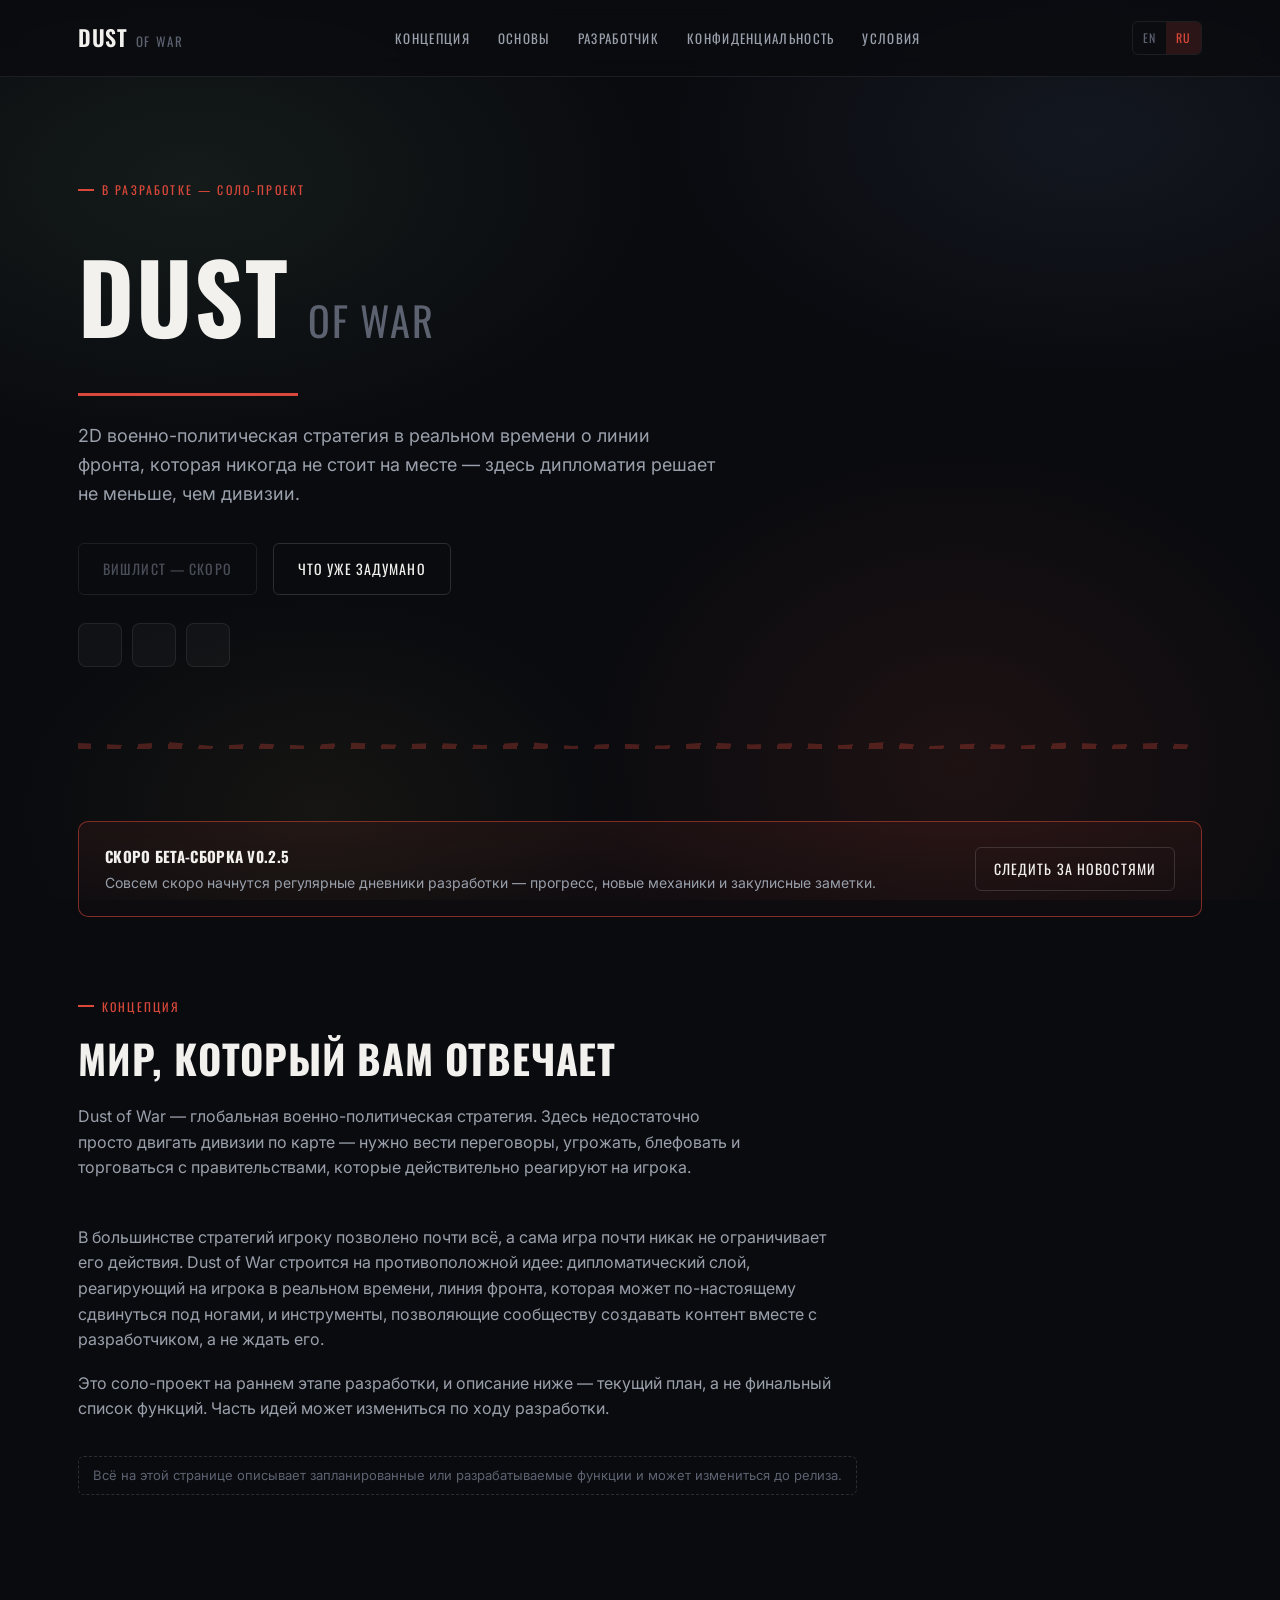
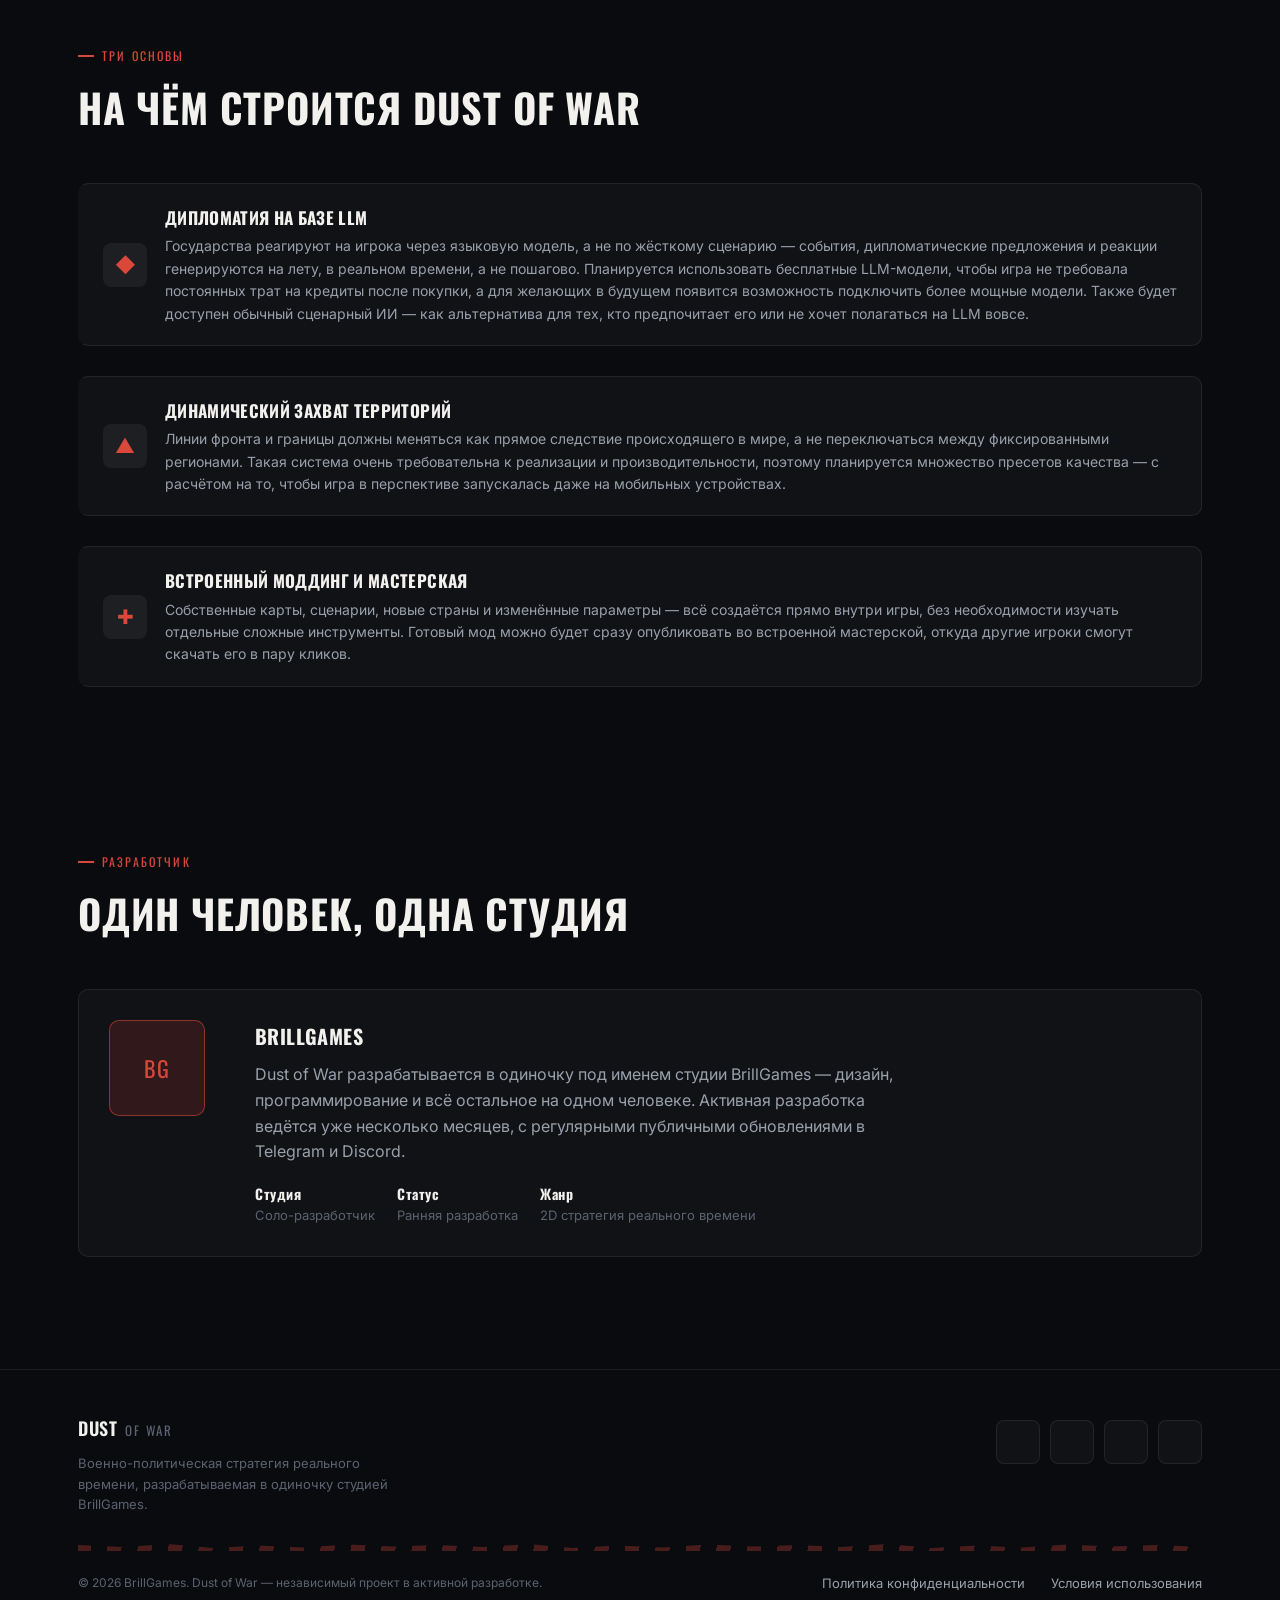
==== ru/index.html @ 777125b5 "First commit" ====
<!doctype html>
<html lang="ru">
<head>
<meta charset="utf-8">
<title>Dust of War — военно-политическая стратегия в реальном времени</title>
<meta name="description" content="Dust of War — военно-политическая стратегия в реальном времени с дипломатией на базе LLM, динамическим захватом территорий и встроенным моддингом. Разработчик — BrillGames.">
<meta name="viewport" content="width=device-width, initial-scale=1">
<link rel="preconnect" href="https://fonts.googleapis.com">
<link rel="preconnect" href="https://fonts.gstatic.com" crossorigin>
<link href="https://fonts.googleapis.com/css2?family=Oswald:wght@400;500;600;700&family=Inter:wght@400;500;600&display=swap" rel="stylesheet">
<link rel="stylesheet" href="../css/style.css">
</head>
<body>
<div class="bg-theatre" aria-hidden="true"></div>

<header class="site-header">
  <div class="wrap">
    <a href="index.html" class="brand">
      <span class="brand-main">DUST</span>
      <span class="brand-sub">OF WAR</span>
    </a>
    <nav class="main-nav">
      <a href="index.html#concept">Концепция</a>
      <a href="index.html#pillars">Основы</a>
      <a href="index.html#developer">Разработчик</a>
      <a href="privacy.html">Конфиденциальность</a>
      <a href="terms.html">Условия</a>
    </nav>
    <div style="display:flex; align-items:center; gap:14px;">
      <div class="lang-toggle">
        <a href="../index.html">EN</a>
        <a href="index.html" class="active">RU</a>
      </div>
      <button class="nav-toggle-btn" aria-label="Открыть меню" aria-expanded="false">☰</button>
    </div>
  </div>
</header>

<main>
  <!-- ---------------------------- HERO ---------------------------- -->
  <section class="hero">
    <div class="wrap">
      <div class="eyebrow">В разработке — соло-проект</div>
      <h1 class="hero-title">DUST<span class="dim">OF WAR</span></h1>
      <div class="hero-underline"></div>
      <p class="hero-sub">2D военно-политическая стратегия в реальном времени о линии фронта, которая никогда не стоит на месте — здесь дипломатия решает не меньше, чем дивизии.</p>
      <div class="hero-cta-row">
        <a href="#" class="btn btn-disabled" aria-disabled="true">Вишлист — скоро</a>
        <a href="#pillars" class="btn btn-ghost">Что уже задумано</a>
      </div>
      <div class="social-row" style="margin-top:28px;">
        <a class="social-icon" href="https://www.youtube.com/@BrillGamesss" target="_blank" rel="noopener" aria-label="YouTube">
          <img src="../assets/icons/youtube.png" alt="" onerror="this.parentElement.classList.add('placeholder'); this.remove(); this.parentElement.textContent='YT';">
        </a>
        <a class="social-icon" href="https://discord.gg/ywq4z9wzdn" target="_blank" rel="noopener" aria-label="Discord">
          <img src="../assets/icons/discord.png" alt="" onerror="this.parentElement.classList.add('placeholder'); this.remove(); this.parentElement.textContent='DS';">
        </a>
        <a class="social-icon" href="https://t.me/brill_gamedev" target="_blank" rel="noopener" aria-label="Telegram">
          <img src="../assets/icons/telegram.png" alt="" onerror="this.parentElement.classList.add('placeholder'); this.remove(); this.parentElement.textContent='TG';">
        </a>
      </div>
    </div>
  </section>

  <div class="wrap"><div class="frontline"></div></div>

  <!-- ---------------------------- NEWS ---------------------------- -->
  <section class="section" style="padding-bottom:0;">
    <div class="wrap">
      <div class="news-card">
        <div>
          <h4>Скоро бета-сборка v0.2.5</h4>
          <p>Совсем скоро начнутся регулярные дневники разработки — прогресс, новые механики и закулисные заметки.</p>
        </div>
        <a href="https://t.me/brill_gamedev" target="_blank" rel="noopener" class="btn btn-ghost" style="padding:10px 18px;">Следить за новостями</a>
      </div>
    </div>
  </section>

  <!-- ---------------------------- CONCEPT ---------------------------- -->
  <section class="section" id="concept">
    <div class="wrap">
      <div class="section-head">
        <div class="eyebrow">Концепция</div>
        <h2>Мир, который вам отвечает</h2>
        <p>Dust of War — глобальная военно-политическая стратегия. Здесь недостаточно просто двигать дивизии по карте — нужно вести переговоры, угрожать, блефовать и торговаться с правительствами, которые действительно реагируют на игрока.</p>
      </div>
      <div class="copy-block">
        <p>В большинстве стратегий игроку позволено почти всё, а сама игра почти никак не ограничивает его действия. Dust of War строится на противоположной идее: дипломатический слой, реагирующий на игрока в реальном времени, линия фронта, которая может по-настоящему сдвинуться под ногами, и инструменты, позволяющие сообществу создавать контент вместе с разработчиком, а не ждать его.</p>
        <p>Это соло-проект на раннем этапе разработки, и описание ниже — текущий план, а не финальный список функций. Часть идей может измениться по ходу разработки.</p>
      </div>
      <div class="wip-note">Всё на этой странице описывает запланированные или разрабатываемые функции и может измениться до релиза.</div>
    </div>
  </section>

  <!-- ---------------------------- PILLARS ---------------------------- -->
  <section class="section" id="pillars">
    <div class="wrap">
      <div class="section-head">
        <div class="eyebrow">Три основы</div>
        <h2>На чём строится Dust of War</h2>
      </div>

      <div class="features-grid">

        <div class="menu-card">
          <div class="menu-icon">◆</div>
          <div class="menu-text">
            <h3>Дипломатия на базе LLM</h3>
            <p>Государства реагируют на игрока через языковую модель, а не по жёсткому сценарию — события, дипломатические предложения и реакции генерируются на лету, в реальном времени, а не пошагово. Планируется использовать бесплатные LLM-модели, чтобы игра не требовала постоянных трат на кредиты после покупки, а для желающих в будущем появится возможность подключить более мощные модели. Также будет доступен обычный сценарный ИИ — как альтернатива для тех, кто предпочитает его или не хочет полагаться на LLM вовсе.</p>
          </div>
        </div>

        <div class="menu-card">
          <div class="menu-icon">▲</div>
          <div class="menu-text">
            <h3>Динамический захват территорий</h3>
            <p>Линии фронта и границы должны меняться как прямое следствие происходящего в мире, а не переключаться между фиксированными регионами. Такая система очень требовательна к реализации и производительности, поэтому планируется множество пресетов качества — с расчётом на то, чтобы игра в перспективе запускалась даже на мобильных устройствах.</p>
          </div>
        </div>

        <div class="menu-card">
          <div class="menu-icon">✚</div>
          <div class="menu-text">
            <h3>Встроенный моддинг и мастерская</h3>
            <p>Собственные карты, сценарии, новые страны и изменённые параметры — всё создаётся прямо внутри игры, без необходимости изучать отдельные сложные инструменты. Готовый мод можно будет сразу опубликовать во встроенной мастерской, откуда другие игроки смогут скачать его в пару кликов.</p>
          </div>
        </div>

      </div>
    </div>
  </section>

  <!-- ---------------------------- DEVELOPER ---------------------------- -->
  <section class="section" id="developer">
    <div class="wrap">
      <div class="section-head">
        <div class="eyebrow">Разработчик</div>
        <h2>Один человек, одна студия</h2>
      </div>
      <div class="dev-panel">
        <div class="dev-mark">BG</div>
        <div>
          <h3>BrillGames</h3>
          <p>Dust of War разрабатывается в одиночку под именем студии BrillGames — дизайн, программирование и всё остальное на одном человеке. Активная разработка ведётся уже несколько месяцев, с регулярными публичными обновлениями в Telegram и Discord.</p>
          <div class="dev-meta">
            <div><strong>Студия</strong>Соло-разработчик</div>
            <div><strong>Статус</strong>Ранняя разработка</div>
            <div><strong>Жанр</strong>2D стратегия реального времени</div>
          </div>
        </div>
      </div>
    </div>
  </section>
</main>

<footer class="site-footer">
  <div class="wrap">
    <div class="footer-top">
      <div>
        <div class="brand" style="margin-bottom:10px;">
          <span class="brand-main" style="font-size:18px;">DUST</span>
          <span class="brand-sub">OF WAR</span>
        </div>
        <p style="color:var(--text-faint); font-size:13px; max-width:340px; margin:0;">Военно-политическая стратегия реального времени, разрабатываемая в одиночку студией BrillGames.</p>
      </div>
      <div class="social-row">
        <a class="social-icon" href="https://www.youtube.com/@BrillGamesss" target="_blank" rel="noopener" aria-label="YouTube">
          <img src="../assets/icons/youtube.png" alt="" onerror="this.parentElement.classList.add('placeholder'); this.remove(); this.parentElement.textContent='YT';">
        </a>
        <a class="social-icon" href="https://discord.gg/ywq4z9wzdn" target="_blank" rel="noopener" aria-label="Discord">
          <img src="../assets/icons/discord.png" alt="" onerror="this.parentElement.classList.add('placeholder'); this.remove(); this.parentElement.textContent='DS';">
        </a>
        <a class="social-icon" href="https://t.me/brill_gamedev" target="_blank" rel="noopener" aria-label="Telegram">
          <img src="../assets/icons/telegram.png" alt="" onerror="this.parentElement.classList.add('placeholder'); this.remove(); this.parentElement.textContent='TG';">
        </a>
        <a class="social-icon btn-disabled" href="#" aria-disabled="true" aria-label="Вишлист — скоро">
          <img src="../assets/icons/wishlist.png" alt="" onerror="this.parentElement.classList.add('placeholder'); this.remove(); this.parentElement.textContent='WL';">
        </a>
      </div>
    </div>
    <div class="frontline" style="margin-bottom:22px;"></div>
    <div class="footer-bottom">
      <div>© <span data-year></span> BrillGames. Dust of War — независимый проект в активной разработке.</div>
      <div class="footer-links">
        <a href="privacy.html">Политика конфиденциальности</a>
        <a href="terms.html">Условия использования</a>
      </div>
    </div>
  </div>
</footer>

<script src="../js/main.js"></script>
</body>
</html>
---- css/style.css ----
/* =========================================================
   DUST OF WAR — site stylesheet
   Design tokens derived from the in-game main menu:
   near-black backgrounds, a single red-orange accent,
   condensed display type for headings, quiet Inter body text.
   ========================================================= */

:root{
  --bg:            #0a0b0f;
  --bg-elevated:   #101219;
  --bg-panel:      rgba(255,255,255,0.03);
  --border:        rgba(255,255,255,0.08);
  --border-strong: rgba(255,255,255,0.14);
  --accent:        #d9483a;
  --accent-dim:    rgba(217,72,58,0.16);
  --accent-line:   rgba(217,72,58,0.55);
  --text:          #f2f1ee;
  --text-muted:    #9aa0ab;
  --text-faint:    #5c6270;
  --locked:        #4a4e58;
  --radius:        10px;
  --maxw:          1180px;
  --font-display:  'Oswald', 'Arial Narrow', sans-serif;
  --font-body:     'Inter', -apple-system, BlinkMacSystemFont, 'Segoe UI', sans-serif;
}

*{ box-sizing:border-box; }
html{ scroll-behavior:smooth; }
body{
  margin:0;
  background:var(--bg);
  color:var(--text);
  font-family:var(--font-body);
  font-size:16px;
  line-height:1.6;
  -webkit-font-smoothing:antialiased;
}

/* Ambient background: faint drifting territory blobs, echoing the
   dynamic-territory-capture mechanic. Pure CSS, no imagery required. */
.bg-theatre{
  position:fixed; inset:0; z-index:-1; overflow:hidden;
  background:
    radial-gradient(ellipse 60% 50% at 15% 20%, rgba(60,90,70,0.20), transparent 60%),
    radial-gradient(ellipse 55% 45% at 85% 15%, rgba(60,80,110,0.18), transparent 60%),
    radial-gradient(ellipse 50% 60% at 75% 85%, rgba(150,60,40,0.14), transparent 60%),
    radial-gradient(ellipse 40% 40% at 25% 90%, rgba(90,80,40,0.14), transparent 60%),
    var(--bg);
  animation:driftTheatre 40s ease-in-out infinite alternate;
}
@keyframes driftTheatre{
  0%{ filter:hue-rotate(0deg) brightness(1); }
  100%{ filter:hue-rotate(-8deg) brightness(1.05); }
}
@media (prefers-reduced-motion: reduce){
  .bg-theatre{ animation:none; }
}

a{ color:inherit; text-decoration:none; }
img{ max-width:100%; display:block; }
ul{ margin:0; padding:0; }
h1,h2,h3,h4{ font-family:var(--font-display); text-transform:uppercase; margin:0; letter-spacing:0.02em; }

.wrap{ max-width:var(--maxw); margin:0 auto; padding:0 28px; }
.eyebrow{
  display:inline-flex; align-items:center; gap:8px;
  font-family:var(--font-display); font-size:12px; letter-spacing:0.18em;
  text-transform:uppercase; color:var(--accent);
}
.eyebrow::before{ content:''; width:16px; height:2px; background:var(--accent); display:inline-block; }

/* -------- frontline divider (signature structural device) --------
   A jagged animated line, standing in for a shifting battle front.
   Used wherever a section needs separation instead of a plain rule. */
.frontline{
  height:10px; width:100%; margin:0;
  background-image:
    repeating-linear-gradient(100deg,
      var(--accent-line) 0 14px,
      transparent 14px 30px);
  clip-path:polygon(0% 40%,4% 60%,8% 30%,12% 70%,16% 45%,20% 65%,24% 35%,28% 55%,
                     32% 40%,36% 60%,40% 30%,44% 70%,48% 45%,52% 65%,56% 35%,60% 55%,
                     64% 40%,68% 60%,72% 30%,76% 70%,80% 45%,84% 65%,88% 35%,92% 55%,
                     96% 40%,100% 60%,100% 100%,0% 100%);
  opacity:0.55;
  animation:frontlineShift 6s linear infinite;
}
@keyframes frontlineShift{
  from{ background-position:0 0; }
  to{ background-position:88px 0; }
}
@media (prefers-reduced-motion: reduce){ .frontline{ animation:none; } }

/* -------------------------- header -------------------------- */
.site-header{
  position:sticky; top:0; z-index:40;
  background:rgba(10,11,15,0.82);
  backdrop-filter:blur(10px);
  border-bottom:1px solid var(--border);
}
.site-header .wrap{
  display:flex; align-items:center; justify-content:space-between;
  height:76px;
}
.brand{ display:flex; align-items:baseline; gap:8px; }
.brand-main{ font-family:var(--font-display); font-weight:600; font-size:22px; letter-spacing:0.03em; }
.brand-sub{ font-family:var(--font-display); font-weight:400; font-size:13px; color:var(--text-faint); letter-spacing:0.14em; }

.main-nav{ display:flex; align-items:center; gap:28px; }
.main-nav a{
  font-family:var(--font-display); font-size:13px; letter-spacing:0.1em;
  text-transform:uppercase; color:var(--text-muted); transition:color .15s ease;
}
.main-nav a:hover, .main-nav a.active{ color:var(--text); }

.lang-toggle{
  display:flex; border:1px solid var(--border); border-radius:6px; overflow:hidden;
}
.lang-toggle a{
  padding:6px 10px; font-family:var(--font-display); font-size:12px; letter-spacing:0.08em;
  color:var(--text-faint);
}
.lang-toggle a.active{ background:var(--accent-dim); color:var(--accent); }
.lang-toggle a:not(.active):hover{ color:var(--text); }

.nav-toggle-btn{ display:none; }

/* -------------------------- hero -------------------------- */
.hero{ padding:96px 0 72px; position:relative; }
.hero-title{ font-size:clamp(48px,9vw,96px); font-weight:700; display:flex; flex-wrap:wrap; align-items:baseline; gap:18px; margin-top:18px; }
.hero-title .dim{ color:var(--text-faint); font-weight:400; font-size:0.42em; line-height:1.1; }
.hero-underline{ height:3px; width:220px; background:var(--accent); margin:22px 0 26px; }
.hero-sub{ max-width:640px; color:var(--text-muted); font-size:18px; }

.hero-cta-row{ display:flex; flex-wrap:wrap; align-items:center; gap:16px; margin-top:34px; }

.btn{
  display:inline-flex; align-items:center; gap:10px;
  font-family:var(--font-display); font-size:14px; letter-spacing:0.08em; text-transform:uppercase;
  padding:14px 24px; border-radius:6px; border:1px solid transparent; cursor:pointer;
  transition:transform .15s ease, border-color .15s ease, background .15s ease;
}
.btn-primary{ background:var(--accent); color:#0a0b0f; }
.btn-primary:hover{ transform:translateY(-1px); background:#e35b4d; }
.btn-ghost{ border-color:var(--border-strong); color:var(--text); }
.btn-ghost:hover{ border-color:var(--accent-line); color:var(--accent); }
.btn-disabled{
  border-color:var(--border); color:var(--locked); cursor:not-allowed; pointer-events:none;
}

.social-row{ display:flex; gap:10px; margin-top:6px; }
.social-icon{
  width:44px; height:44px; border-radius:8px; border:1px solid var(--border);
  display:flex; align-items:center; justify-content:center; background:var(--bg-panel);
  transition:border-color .15s ease, transform .15s ease;
}
.social-icon img, .social-icon svg{ width:20px; height:20px; }
.social-icon:hover{ border-color:var(--accent-line); transform:translateY(-2px); }
.social-icon.placeholder{ color:var(--text-faint); font-family:var(--font-display); font-size:10px; text-align:center; line-height:1.2; }

/* -------------------------- sections -------------------------- */
.section{ padding:72px 0; }
.section-head{ max-width:680px; margin-bottom:44px; }
.section-head h2{ font-size:clamp(28px,4vw,40px); margin-top:10px; }
.section-head p{ color:var(--text-muted); margin-top:14px; font-size:16px; }

.wip-note{
  display:inline-block; margin-top:16px; padding:8px 14px; border:1px dashed var(--border-strong);
  border-radius:6px; color:var(--text-faint); font-size:13px;
}

/* concept copy block */
.copy-block{ max-width:760px; color:var(--text-muted); font-size:16px; }
.copy-block p{ margin:0 0 18px; }
.copy-block strong{ color:var(--text); font-weight:600; }

/* -------------------------- menu-style cards --------------------------
   Deliberately reuses the game's own main-menu button language:
   dark rounded rows, icon slot, title + subtitle, chevron / lock affordance. */
.menu-card{
  display:flex; align-items:center; gap:18px;
  background:var(--bg-panel); border:1px solid var(--border); border-radius:var(--radius);
  padding:20px 22px; margin-bottom:14px;
  border-left:3px solid transparent;
  transition:border-color .15s ease, background .15s ease, transform .15s ease;
}
.menu-card:hover{ border-left-color:var(--accent); background:rgba(255,255,255,0.045); transform:translateX(2px); }
.menu-icon{
  width:44px; height:44px; flex:none; border-radius:8px; background:rgba(255,255,255,0.05);
  display:flex; align-items:center; justify-content:center; font-size:20px; color:var(--accent);
}
.menu-text h3{ font-size:17px; letter-spacing:0.02em; }
.menu-text p{ margin:4px 0 0; color:var(--text-muted); font-size:14px; text-transform:none; letter-spacing:normal; font-family:var(--font-body); }
.menu-chevron{ margin-left:auto; color:var(--text-faint); font-size:18px; }

.features-grid{ display:grid; gap:16px; }

/* -------------------------- developer -------------------------- */
.dev-panel{
  display:grid; grid-template-columns:120px 1fr; gap:26px; align-items:start;
  background:var(--bg-panel); border:1px solid var(--border); border-radius:var(--radius);
  padding:30px;
}
.dev-mark{
  width:96px; height:96px; border-radius:10px; background:var(--accent-dim);
  border:1px solid var(--accent-line); display:flex; align-items:center; justify-content:center;
  font-family:var(--font-display); font-size:22px; color:var(--accent); letter-spacing:0.05em;
}
.dev-panel h3{ font-size:20px; }
.dev-panel p{ color:var(--text-muted); margin:10px 0 0; max-width:640px; }
.dev-meta{ display:flex; gap:22px; margin-top:18px; flex-wrap:wrap; }
.dev-meta div{ font-size:13px; color:var(--text-faint); }
.dev-meta strong{ display:block; color:var(--text); font-family:var(--font-display); font-size:14px; letter-spacing:0.04em; }

/* -------------------------- news strip -------------------------- */
.news-card{
  display:flex; align-items:center; justify-content:space-between; gap:20px; flex-wrap:wrap;
  background:linear-gradient(180deg, rgba(217,72,58,0.08), rgba(217,72,58,0.02));
  border:1px solid var(--accent-line); border-radius:var(--radius); padding:22px 26px;
}
.news-card h4{ font-size:15px; margin-bottom:4px; }
.news-card p{ margin:0; color:var(--text-muted); font-size:14px; }

/* -------------------------- footer -------------------------- */
.site-footer{ border-top:1px solid var(--border); padding:44px 0 32px; margin-top:40px; }
.footer-top{ display:flex; justify-content:space-between; gap:24px; flex-wrap:wrap; margin-bottom:26px; }
.footer-links{ display:flex; gap:26px; flex-wrap:wrap; }
.footer-links a{ font-size:13px; color:var(--text-muted); }
.footer-links a:hover{ color:var(--text); }
.footer-bottom{ display:flex; justify-content:space-between; gap:12px; flex-wrap:wrap; color:var(--text-faint); font-size:12px; }

/* -------------------------- legal pages -------------------------- */
.legal-page .wrap{ max-width:820px; }
.legal-hero{ padding:64px 0 24px; }
.legal-hero h1{ font-size:clamp(30px,5vw,44px); }
.legal-updated{ color:var(--text-faint); font-size:13px; margin-top:10px; }
.legal-notice{
  margin:22px 0 8px; padding:16px 18px; border:1px solid var(--border-strong); border-radius:8px;
  background:var(--bg-panel); color:var(--text-muted); font-size:14px; line-height:1.6;
}
.legal-body{ padding:20px 0 80px; color:var(--text-muted); font-size:15.5px; }
.legal-body h2{
  font-size:20px; color:var(--text); margin-top:44px; margin-bottom:14px;
  padding-bottom:10px; border-bottom:1px solid var(--border);
}
.legal-body h2 span{ color:var(--accent); font-family:var(--font-body); font-weight:600; margin-right:8px; }
.legal-body h3{ font-size:15px; color:var(--text); text-transform:none; margin-top:22px; margin-bottom:8px; font-family:var(--font-body); font-weight:600; }
.legal-body p{ margin:0 0 14px; }
.legal-body ul{ margin:0 0 14px; padding-left:20px; }
.legal-body li{ margin-bottom:8px; }
.legal-body a{ color:var(--accent); text-decoration:underline; text-underline-offset:3px; }
.legal-toc{ margin:26px 0 0; padding:18px 20px; background:var(--bg-panel); border:1px solid var(--border); border-radius:8px; }
.legal-toc strong{ display:block; color:var(--text); font-family:var(--font-display); letter-spacing:0.08em; font-size:12px; text-transform:uppercase; margin-bottom:10px; }
.legal-toc ol{ padding-left:18px; margin:0; columns:2; column-gap:24px; }
.legal-toc li{ margin-bottom:6px; font-size:13.5px; }
.legal-toc a{ color:var(--text-muted); }
.legal-toc a:hover{ color:var(--accent); }

/* -------------------------- responsive -------------------------- */
@media (max-width:860px){
  .dev-panel{ grid-template-columns:1fr; }
  .dev-mark{ width:72px; height:72px; }
  .legal-toc ol{ columns:1; }
}

@media (max-width:760px){
  .main-nav{
    position:fixed; inset:76px 0 0 0; background:var(--bg);
    flex-direction:column; align-items:flex-start; padding:28px;
    gap:22px; transform:translateX(100%); transition:transform .2s ease;
    border-top:1px solid var(--border);
  }
  .main-nav.open{ transform:translateX(0); }
  .main-nav a{ font-size:16px; }
  .nav-toggle-btn{
    display:flex; align-items:center; justify-content:center;
    width:40px; height:40px; border:1px solid var(--border); border-radius:6px; background:none; color:var(--text);
    font-size:18px; cursor:pointer;
  }
  .hero{ padding:64px 0 48px; }
  .section{ padding:52px 0; }
}
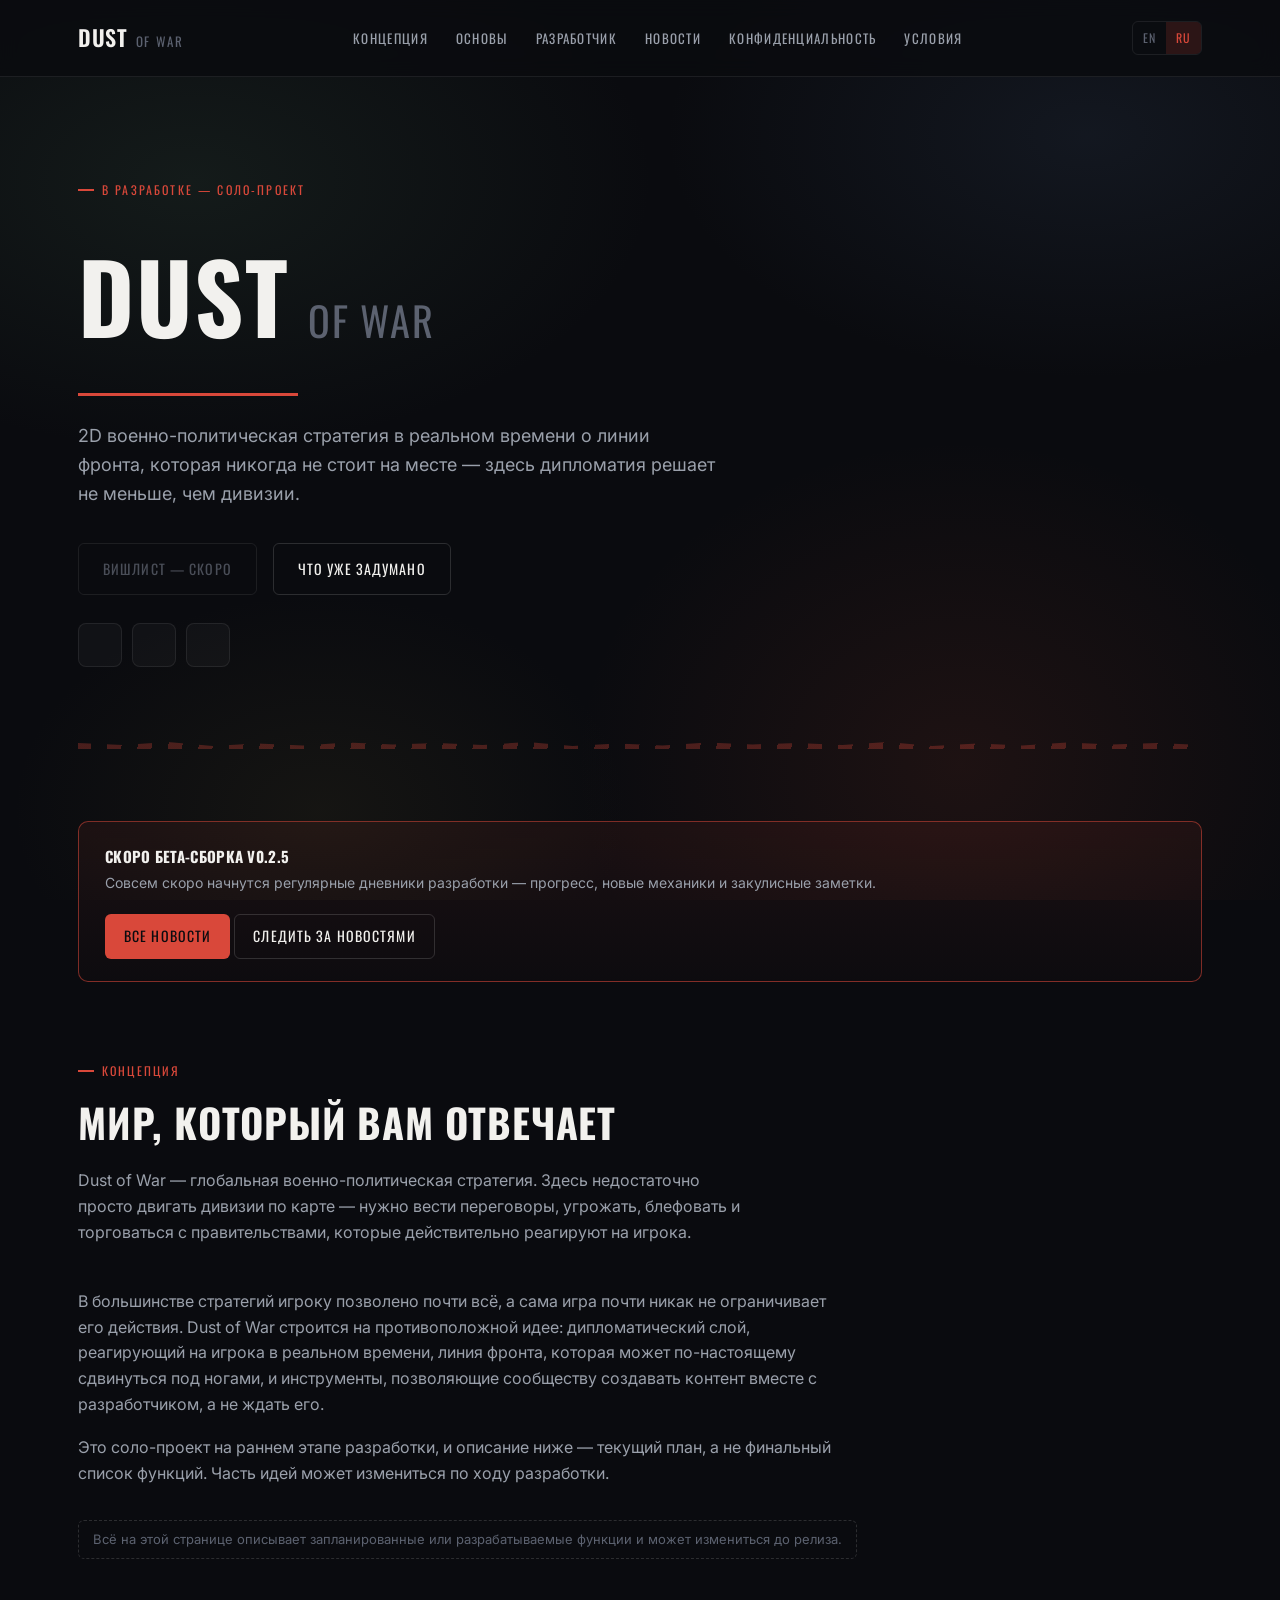
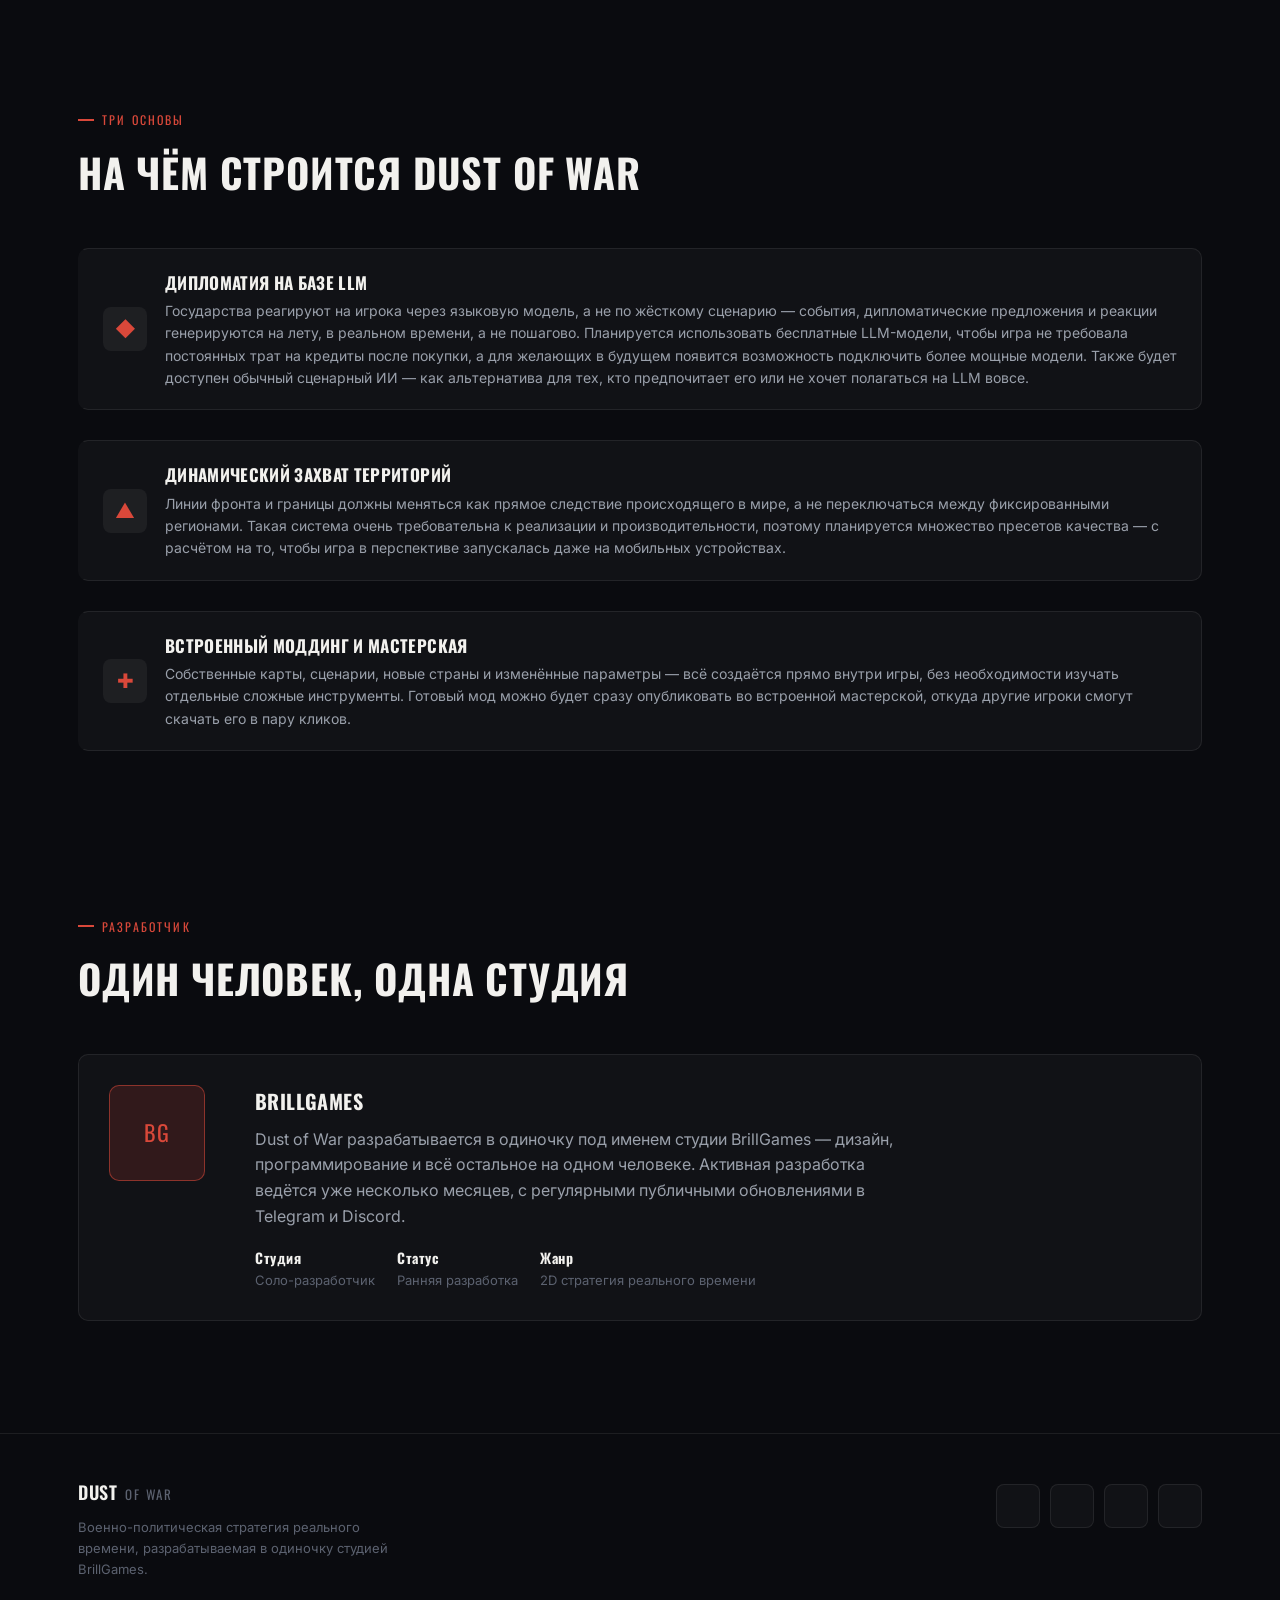
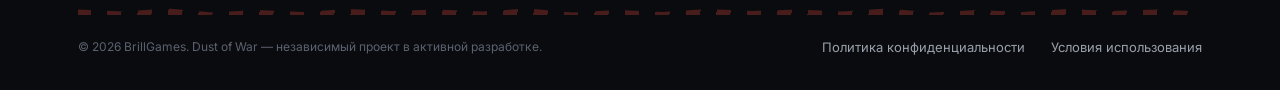
==== commit 6de9732d: "Add News section, news pages and mobile layout fixes" ====
--- a/ru/index.html
+++ b/ru/index.html
@@ -23,10 +23,11 @@
       <a href="index.html#concept">Концепция</a>
       <a href="index.html#pillars">Основы</a>
       <a href="index.html#developer">Разработчик</a>
+      <a href="news.html">Новости</a>
       <a href="privacy.html">Конфиденциальность</a>
       <a href="terms.html">Условия</a>
     </nav>
-    <div style="display:flex; align-items:center; gap:14px;">
+    <div class="header-actions">
       <div class="lang-toggle">
         <a href="../index.html">EN</a>
         <a href="index.html" class="active">RU</a>
@@ -67,12 +68,15 @@
   <!-- ---------------------------- NEWS ---------------------------- -->
   <section class="section" style="padding-bottom:0;">
     <div class="wrap">
-      <div class="news-card">
+      <div class="news-card" data-latest-news>
         <div>
-          <h4>Скоро бета-сборка v0.2.5</h4>
+          <h4><a href="news.html" data-latest-link>Скоро бета-сборка v0.2.5</a></h4>
           <p>Совсем скоро начнутся регулярные дневники разработки — прогресс, новые механики и закулисные заметки.</p>
         </div>
-        <a href="https://t.me/brill_gamedev" target="_blank" rel="noopener" class="btn btn-ghost" style="padding:10px 18px;">Следить за новостями</a>
+        <div class="news-card-actions">
+          <a href="news.html" class="btn btn-primary" style="padding:10px 18px;">Все новости</a>
+          <a href="https://t.me/brill_gamedev" target="_blank" rel="noopener" class="btn btn-ghost" style="padding:10px 18px;">Следить за новостями</a>
+        </div>
       </div>
     </div>
   </section>
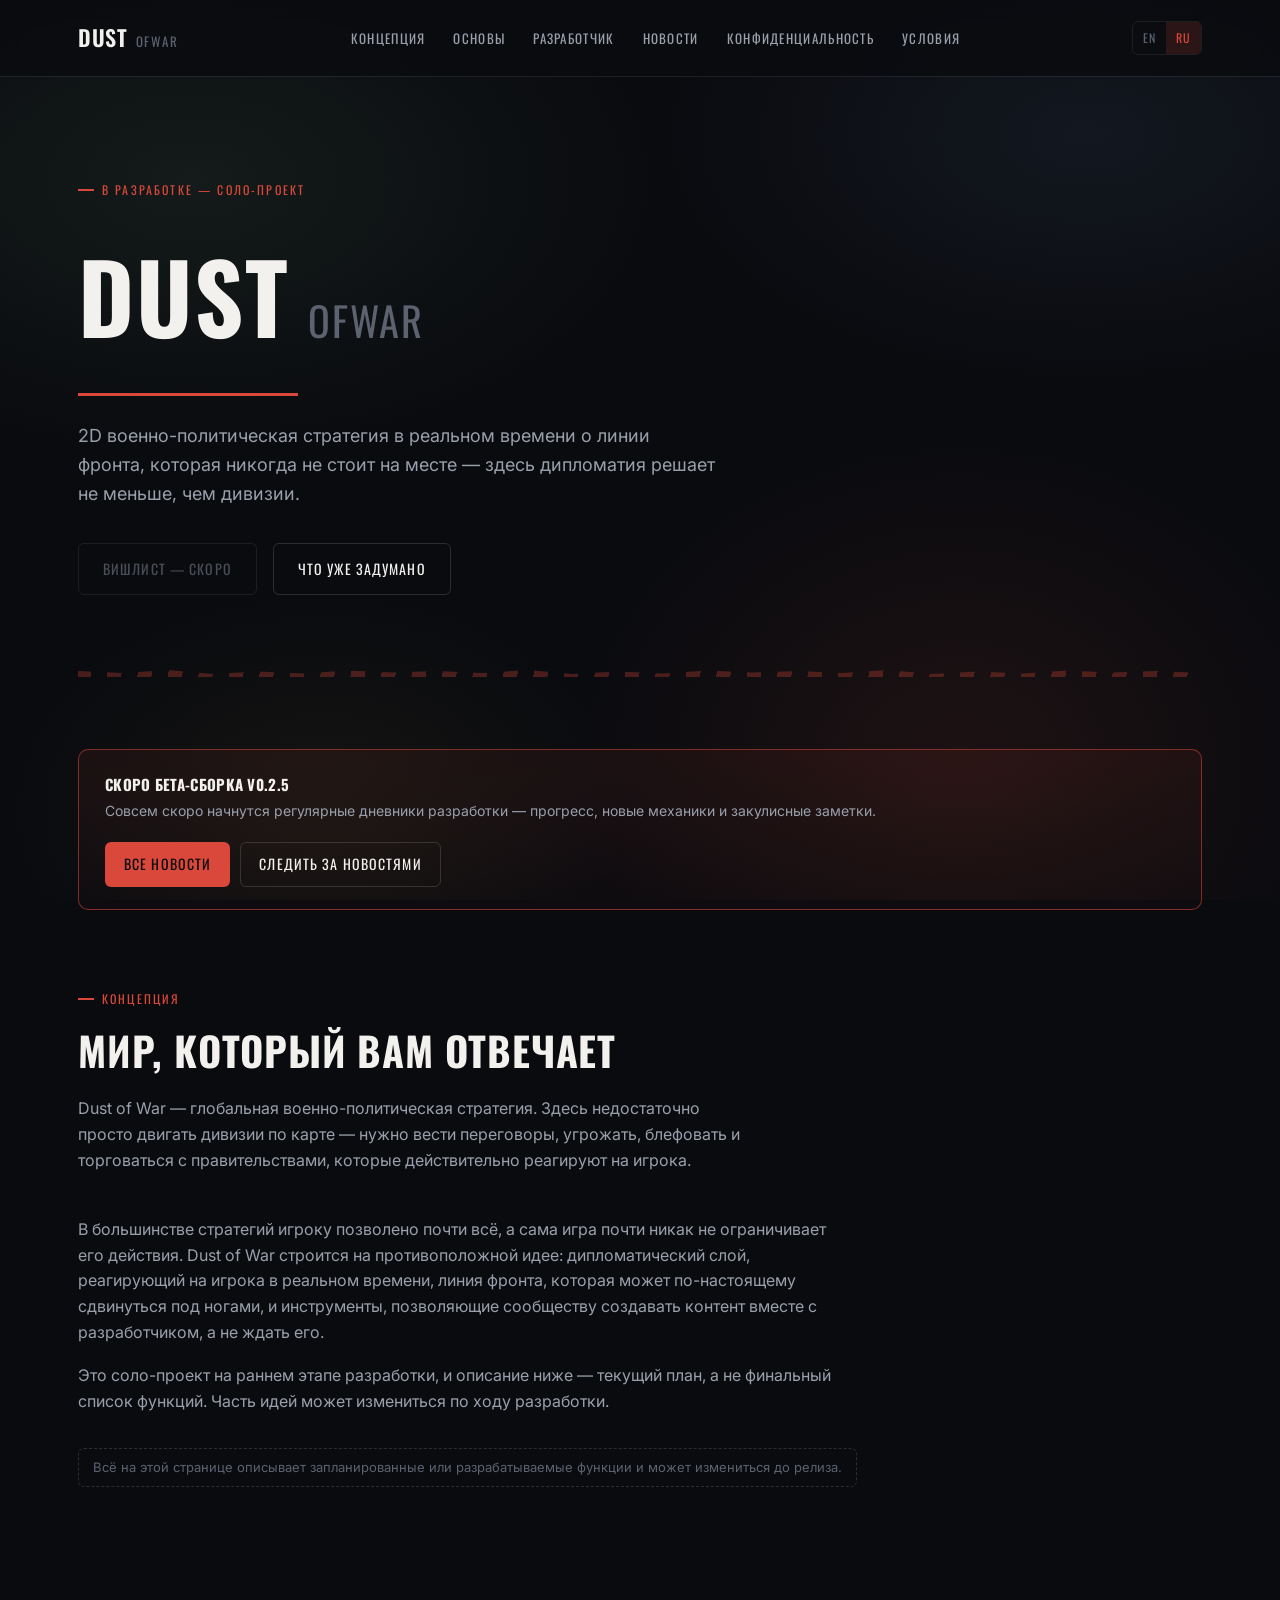
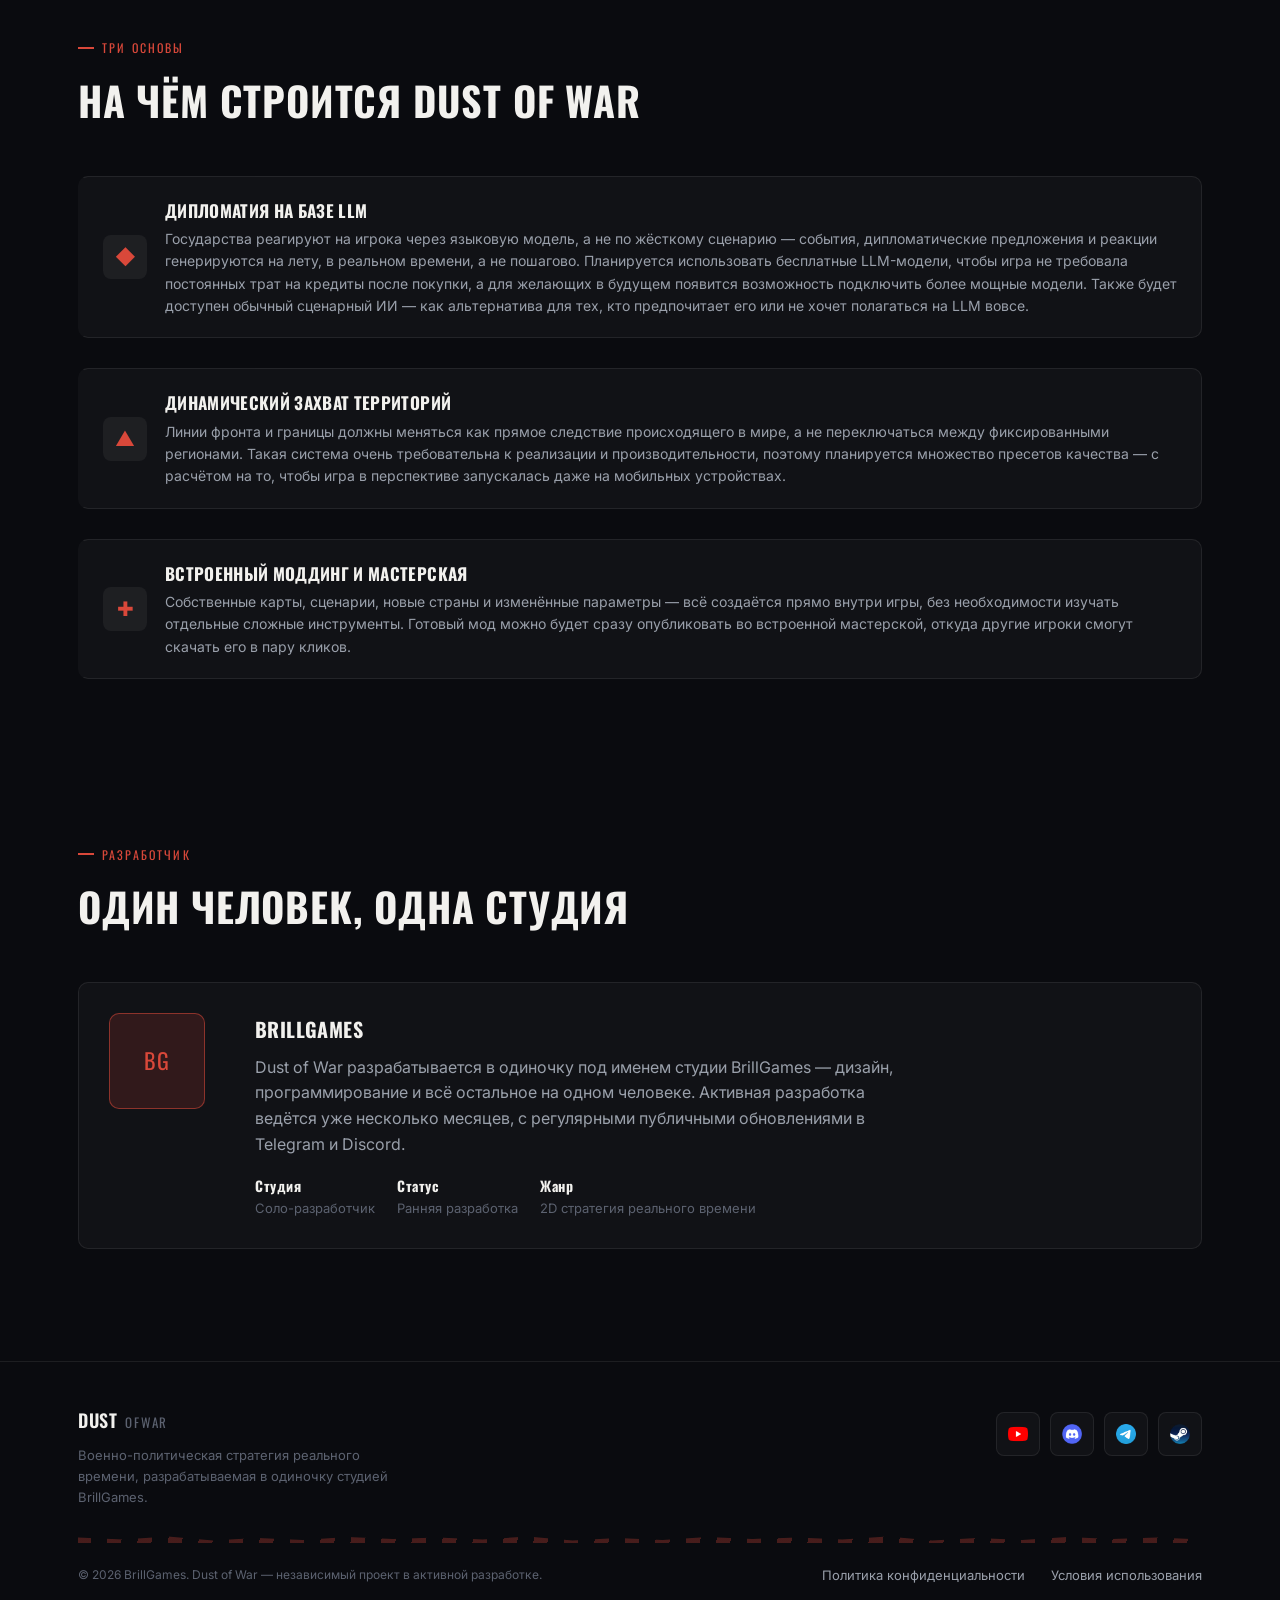
==== commit 852484f7: "Stacked logo, studio logo slot, remove duplicate hero social icons" ====
--- a/ru/index.html
+++ b/ru/index.html
@@ -17,7 +17,7 @@
   <div class="wrap">
     <a href="index.html" class="brand">
       <span class="brand-main">DUST</span>
-      <span class="brand-sub">OF WAR</span>
+      <span class="brand-sub logo-stack"><span class="logo-of">OF</span><span class="logo-war">WAR</span></span>
     </a>
     <nav class="main-nav">
       <a href="index.html#concept">Концепция</a>
@@ -42,23 +42,12 @@
   <section class="hero">
     <div class="wrap">
       <div class="eyebrow">В разработке — соло-проект</div>
-      <h1 class="hero-title">DUST<span class="dim">OF WAR</span></h1>
+      <h1 class="hero-title">DUST<span class="dim logo-stack"><span class="logo-of">OF</span><span class="logo-war">WAR</span></span></h1>
       <div class="hero-underline"></div>
       <p class="hero-sub">2D военно-политическая стратегия в реальном времени о линии фронта, которая никогда не стоит на месте — здесь дипломатия решает не меньше, чем дивизии.</p>
       <div class="hero-cta-row">
         <a href="#" class="btn btn-disabled" aria-disabled="true">Вишлист — скоро</a>
         <a href="#pillars" class="btn btn-ghost">Что уже задумано</a>
-      </div>
-      <div class="social-row" style="margin-top:28px;">
-        <a class="social-icon" href="https://www.youtube.com/@BrillGamesss" target="_blank" rel="noopener" aria-label="YouTube">
-          <img src="../assets/icons/youtube.png" alt="" onerror="this.parentElement.classList.add('placeholder'); this.remove(); this.parentElement.textContent='YT';">
-        </a>
-        <a class="social-icon" href="https://discord.gg/ywq4z9wzdn" target="_blank" rel="noopener" aria-label="Discord">
-          <img src="../assets/icons/discord.png" alt="" onerror="this.parentElement.classList.add('placeholder'); this.remove(); this.parentElement.textContent='DS';">
-        </a>
-        <a class="social-icon" href="https://t.me/brill_gamedev" target="_blank" rel="noopener" aria-label="Telegram">
-          <img src="../assets/icons/telegram.png" alt="" onerror="this.parentElement.classList.add('placeholder'); this.remove(); this.parentElement.textContent='TG';">
-        </a>
       </div>
     </div>
   </section>
@@ -143,7 +132,7 @@
         <h2>Один человек, одна студия</h2>
       </div>
       <div class="dev-panel">
-        <div class="dev-mark">BG</div>
+        <div class="dev-mark"><img src="../assets/studio-logo.png" alt="BrillGames" onerror="this.parentElement.textContent='BG';"></div>
         <div>
           <h3>BrillGames</h3>
           <p>Dust of War разрабатывается в одиночку под именем студии BrillGames — дизайн, программирование и всё остальное на одном человеке. Активная разработка ведётся уже несколько месяцев, с регулярными публичными обновлениями в Telegram и Discord.</p>
@@ -164,22 +153,22 @@
       <div>
         <div class="brand" style="margin-bottom:10px;">
           <span class="brand-main" style="font-size:18px;">DUST</span>
-          <span class="brand-sub">OF WAR</span>
+          <span class="brand-sub logo-stack"><span class="logo-of">OF</span><span class="logo-war">WAR</span></span>
         </div>
         <p style="color:var(--text-faint); font-size:13px; max-width:340px; margin:0;">Военно-политическая стратегия реального времени, разрабатываемая в одиночку студией BrillGames.</p>
       </div>
       <div class="social-row">
         <a class="social-icon" href="https://www.youtube.com/@BrillGamesss" target="_blank" rel="noopener" aria-label="YouTube">
-          <img src="../assets/icons/youtube.png" alt="" onerror="this.parentElement.classList.add('placeholder'); this.remove(); this.parentElement.textContent='YT';">
+          <img src="../assets/icons/youtube.png" alt="" onerror="var p=this.parentElement; p.classList.add('placeholder'); p.textContent='YT';">
         </a>
         <a class="social-icon" href="https://discord.gg/ywq4z9wzdn" target="_blank" rel="noopener" aria-label="Discord">
-          <img src="../assets/icons/discord.png" alt="" onerror="this.parentElement.classList.add('placeholder'); this.remove(); this.parentElement.textContent='DS';">
+          <img src="../assets/icons/discord.png" alt="" onerror="var p=this.parentElement; p.classList.add('placeholder'); p.textContent='DS';">
         </a>
         <a class="social-icon" href="https://t.me/brill_gamedev" target="_blank" rel="noopener" aria-label="Telegram">
-          <img src="../assets/icons/telegram.png" alt="" onerror="this.parentElement.classList.add('placeholder'); this.remove(); this.parentElement.textContent='TG';">
+          <img src="../assets/icons/telegram.png" alt="" onerror="var p=this.parentElement; p.classList.add('placeholder'); p.textContent='TG';">
         </a>
         <a class="social-icon btn-disabled" href="#" aria-disabled="true" aria-label="Вишлист — скоро">
-          <img src="../assets/icons/wishlist.png" alt="" onerror="this.parentElement.classList.add('placeholder'); this.remove(); this.parentElement.textContent='WL';">
+          <img src="../assets/icons/wishlist.png" alt="" onerror="var p=this.parentElement; p.classList.add('placeholder'); p.textContent='WL';">
         </a>
       </div>
     </div>
--- a/css/style.css
+++ b/css/style.css
@@ -20,6 +20,7 @@
   --locked:        #4a4e58;
   --radius:        10px;
   --maxw:          1180px;
+  --header-h:      76px;
   --font-display:  'Oswald', 'Arial Narrow', sans-serif;
   --font-body:     'Inter', -apple-system, BlinkMacSystemFont, 'Segoe UI', sans-serif;
 }
@@ -94,14 +95,20 @@
 /* -------------------------- header -------------------------- */
 .site-header{
   position:sticky; top:0; z-index:40;
+  border-bottom:1px solid var(--border);
+}
+/* Blur lives on a pseudo-element: a backdrop-filter on the header itself would
+   become the containing block for the fixed mobile menu and break it. */
+.site-header::before{
+  content:''; position:absolute; inset:0; z-index:-1;
   background:rgba(10,11,15,0.82);
-  backdrop-filter:blur(10px);
-  border-bottom:1px solid var(--border);
+  -webkit-backdrop-filter:blur(10px); backdrop-filter:blur(10px);
 }
 .site-header .wrap{
-  display:flex; align-items:center; justify-content:space-between;
-  height:76px;
-}
+  display:flex; align-items:center; justify-content:space-between; gap:16px;
+  height:var(--header-h);
+}
+.header-actions{ display:flex; align-items:center; gap:14px; flex:none; }
 .brand{ display:flex; align-items:baseline; gap:8px; }
 .brand-main{ font-family:var(--font-display); font-weight:600; font-size:22px; letter-spacing:0.03em; }
 .brand-sub{ font-family:var(--font-display); font-weight:400; font-size:13px; color:var(--text-faint); letter-spacing:0.14em; }
@@ -263,20 +270,135 @@
   .legal-toc ol{ columns:1; }
 }
 
-@media (max-width:760px){
+/* -------------------------- news strip actions -------------------------- */
+.news-card-actions{ display:flex; gap:10px; flex-wrap:wrap; }
+.news-card h4 a:hover{ color:var(--accent); }
+
+/* -------------------------- news list -------------------------- */
+.news-page main{ min-height:60vh; }
+.news-hero{ padding:64px 0 28px; }
+.news-hero h1{ font-size:clamp(32px,6vw,52px); margin-top:12px; }
+.news-hero p{ color:var(--text-muted); max-width:620px; margin:14px 0 0; }
+.news-list{ display:grid; gap:16px; padding:8px 0 80px; }
+.news-item{
+  display:grid; grid-template-columns:260px 1fr; gap:24px; align-items:center;
+  background:var(--bg-panel); border:1px solid var(--border); border-left:3px solid transparent;
+  border-radius:var(--radius); padding:18px;
+  transition:border-color .15s ease, background .15s ease;
+}
+.news-item:hover{ border-left-color:var(--accent); background:rgba(255,255,255,0.045); }
+.news-item.no-cover{ grid-template-columns:1fr; padding:22px 24px; }
+.news-item-cover{ aspect-ratio:16/9; border-radius:8px; overflow:hidden; background:rgba(255,255,255,0.04); }
+.news-item-cover img{ width:100%; height:100%; object-fit:cover; }
+.news-item-text{ min-width:0; }
+.news-item-date{ font-family:var(--font-display); font-size:12px; letter-spacing:0.14em; text-transform:uppercase; color:var(--accent); }
+.news-item h2{ font-size:clamp(20px,2.4vw,26px); margin-top:6px; line-height:1.2; }
+.news-item p{ color:var(--text-muted); margin:10px 0 0; font-size:15px; }
+.news-item-more{ display:inline-block; margin-top:14px; font-family:var(--font-display); font-size:13px; letter-spacing:0.1em; text-transform:uppercase; color:var(--text); }
+.news-item:hover .news-item-more{ color:var(--accent); }
+.news-status{ padding:24px; border:1px dashed var(--border-strong); border-radius:8px; color:var(--text-faint); }
+
+/* -------------------------- article -------------------------- */
+.article-page .wrap{ max-width:820px; }
+.article-back{ display:inline-block; margin-top:40px; font-family:var(--font-display); font-size:13px; letter-spacing:0.1em; text-transform:uppercase; color:var(--text-muted); }
+.article-back:hover{ color:var(--accent); }
+#article{ padding-bottom:60px; }
+#article > .news-status{ margin-top:24px; }
+.article-head{ padding:22px 0 26px; }
+.article-head h1{ font-size:clamp(28px,5.5vw,48px); line-height:1.1; margin-top:12px; }
+.article-lead{ font-size:18px; color:var(--text-muted); margin:18px 0 0; }
+.article-cover{ margin:0 0 32px; border-radius:var(--radius); overflow:hidden; border:1px solid var(--border); }
+.article-cover img{ width:100%; height:auto; }
+.article-body{ color:#d6d7db; font-size:17px; line-height:1.75; }
+.article-body p{ margin:0 0 18px; }
+.article-body h2{ font-size:clamp(20px,3vw,26px); color:var(--text); margin:38px 0 14px; line-height:1.25; }
+.article-body a{ color:var(--accent); text-decoration:underline; text-underline-offset:3px; }
+.article-body strong{ color:var(--text); }
+.article-body blockquote{ margin:26px 0; padding:4px 0 4px 18px; border-left:3px solid var(--accent); color:var(--text-muted); font-style:italic; }
+.article-body blockquote p:last-child{ margin-bottom:0; }
+.article-figure{ margin:28px 0; }
+.article-figure img, .article-figure video{ width:100%; height:auto; border-radius:8px; border:1px solid var(--border); background:#000; }
+.article-figure figcaption{ font-size:13.5px; color:var(--text-faint); margin-top:8px; text-align:center; line-height:1.5; }
+.article-embed{ position:relative; aspect-ratio:16/9; border-radius:8px; overflow:hidden; border:1px solid var(--border); background:#000; }
+.article-embed iframe{ position:absolute; inset:0; width:100%; height:100%; border:0; }
+.article-body .article-file{
+  display:flex; align-items:center; gap:14px; margin:22px 0; padding:14px 16px;
+  border:1px solid var(--border); border-radius:8px; background:var(--bg-panel);
+  color:var(--text); text-decoration:none; transition:border-color .15s ease;
+}
+.article-body .article-file:hover{ border-color:var(--accent-line); }
+.article-file-icon{ width:40px; height:40px; flex:none; border-radius:8px; background:var(--accent-dim); color:var(--accent); display:flex; align-items:center; justify-content:center; font-size:18px; }
+.article-file-meta{ display:flex; flex-direction:column; min-width:0; line-height:1.4; }
+.article-file-meta strong{ font-size:15px; overflow:hidden; text-overflow:ellipsis; white-space:nowrap; }
+.article-file-meta span{ font-size:13px; color:var(--text-faint); }
+.article-divider{ margin:34px 0; }
+
+/* -------------------------- mobile -------------------------- */
+html{ -webkit-text-size-adjust:100%; text-size-adjust:100%; }
+body{ overflow-wrap:break-word; }
+body.nav-open{ overflow:hidden; }
+
+@media (max-width:980px){
   .main-nav{
-    position:fixed; inset:76px 0 0 0; background:var(--bg);
-    flex-direction:column; align-items:flex-start; padding:28px;
-    gap:22px; transform:translateX(100%); transition:transform .2s ease;
+    position:fixed; top:var(--header-h); left:0; right:0; bottom:0;
+    flex-direction:column; align-items:stretch; gap:0;
+    padding:8px 20px 32px; background:var(--bg);
     border-top:1px solid var(--border);
+    overflow-y:auto; -webkit-overflow-scrolling:touch;
+    opacity:0; visibility:hidden; transform:translateY(-8px);
+    transition:opacity .2s ease, transform .2s ease, visibility 0s linear .2s;
   }
-  .main-nav.open{ transform:translateX(0); }
-  .main-nav a{ font-size:16px; }
+  .main-nav.open{ opacity:1; visibility:visible; transform:none; transition:opacity .2s ease, transform .2s ease; }
+  .main-nav a{ font-size:17px; padding:16px 4px; border-bottom:1px solid var(--border); }
   .nav-toggle-btn{
     display:flex; align-items:center; justify-content:center;
-    width:40px; height:40px; border:1px solid var(--border); border-radius:6px; background:none; color:var(--text);
-    font-size:18px; cursor:pointer;
+    width:44px; height:44px; border:1px solid var(--border); border-radius:6px; background:none; color:var(--text);
+    font-size:18px; cursor:pointer; padding:0;
   }
-  .hero{ padding:64px 0 48px; }
-  .section{ padding:52px 0; }
-}
+}
+
+@media (max-width:760px){
+  .hero{ padding:56px 0 44px; }
+  .section{ padding:48px 0; }
+  .section-head{ margin-bottom:30px; }
+}
+
+@media (max-width:700px){
+  .news-item{ grid-template-columns:1fr; gap:14px; padding:14px; }
+  .news-item.no-cover{ padding:18px; }
+  .news-hero{ padding:44px 0 20px; }
+  .article-back{ margin-top:28px; }
+  .article-body{ font-size:16px; }
+  .article-lead{ font-size:16.5px; }
+}
+
+@media (max-width:600px){
+  :root{ --header-h:64px; }
+  .wrap{ padding:0 18px; }
+  .brand-main{ font-size:20px; }
+  .brand-sub{ font-size:12px; }
+  .header-actions{ gap:10px; }
+  .lang-toggle a{ padding:6px 9px; }
+  .hero{ padding:40px 0 36px; }
+  .hero-title{ gap:4px 12px; }
+  .hero-underline{ width:140px; margin:18px 0 20px; }
+  .hero-sub{ font-size:16px; }
+  .hero-cta-row{ gap:10px; margin-top:26px; }
+  .hero-cta-row .btn{ flex:1 1 100%; justify-content:center; text-align:center; }
+  .btn{ padding:12px 18px; }
+  .menu-card{ align-items:flex-start; padding:16px; gap:14px; }
+  .menu-card:hover{ transform:none; }
+  .menu-icon{ width:38px; height:38px; font-size:17px; }
+  .dev-panel{ padding:20px; gap:18px; }
+  .news-card{ padding:18px; }
+  .news-card-actions{ width:100%; }
+  .news-card-actions .btn{ flex:1 1 auto; justify-content:center; }
+  .site-footer{ padding:34px 0 26px; }
+  .footer-top{ flex-direction:column; }
+  .footer-bottom{ flex-direction:column; }
+  .footer-links{ gap:18px; }
+  .legal-hero{ padding:44px 0 16px; }
+  .legal-body{ font-size:15px; padding-bottom:56px; }
+  .legal-toc{ padding:16px; }
+  .legal-body a, .legal-notice a{ overflow-wrap:anywhere; }
+}
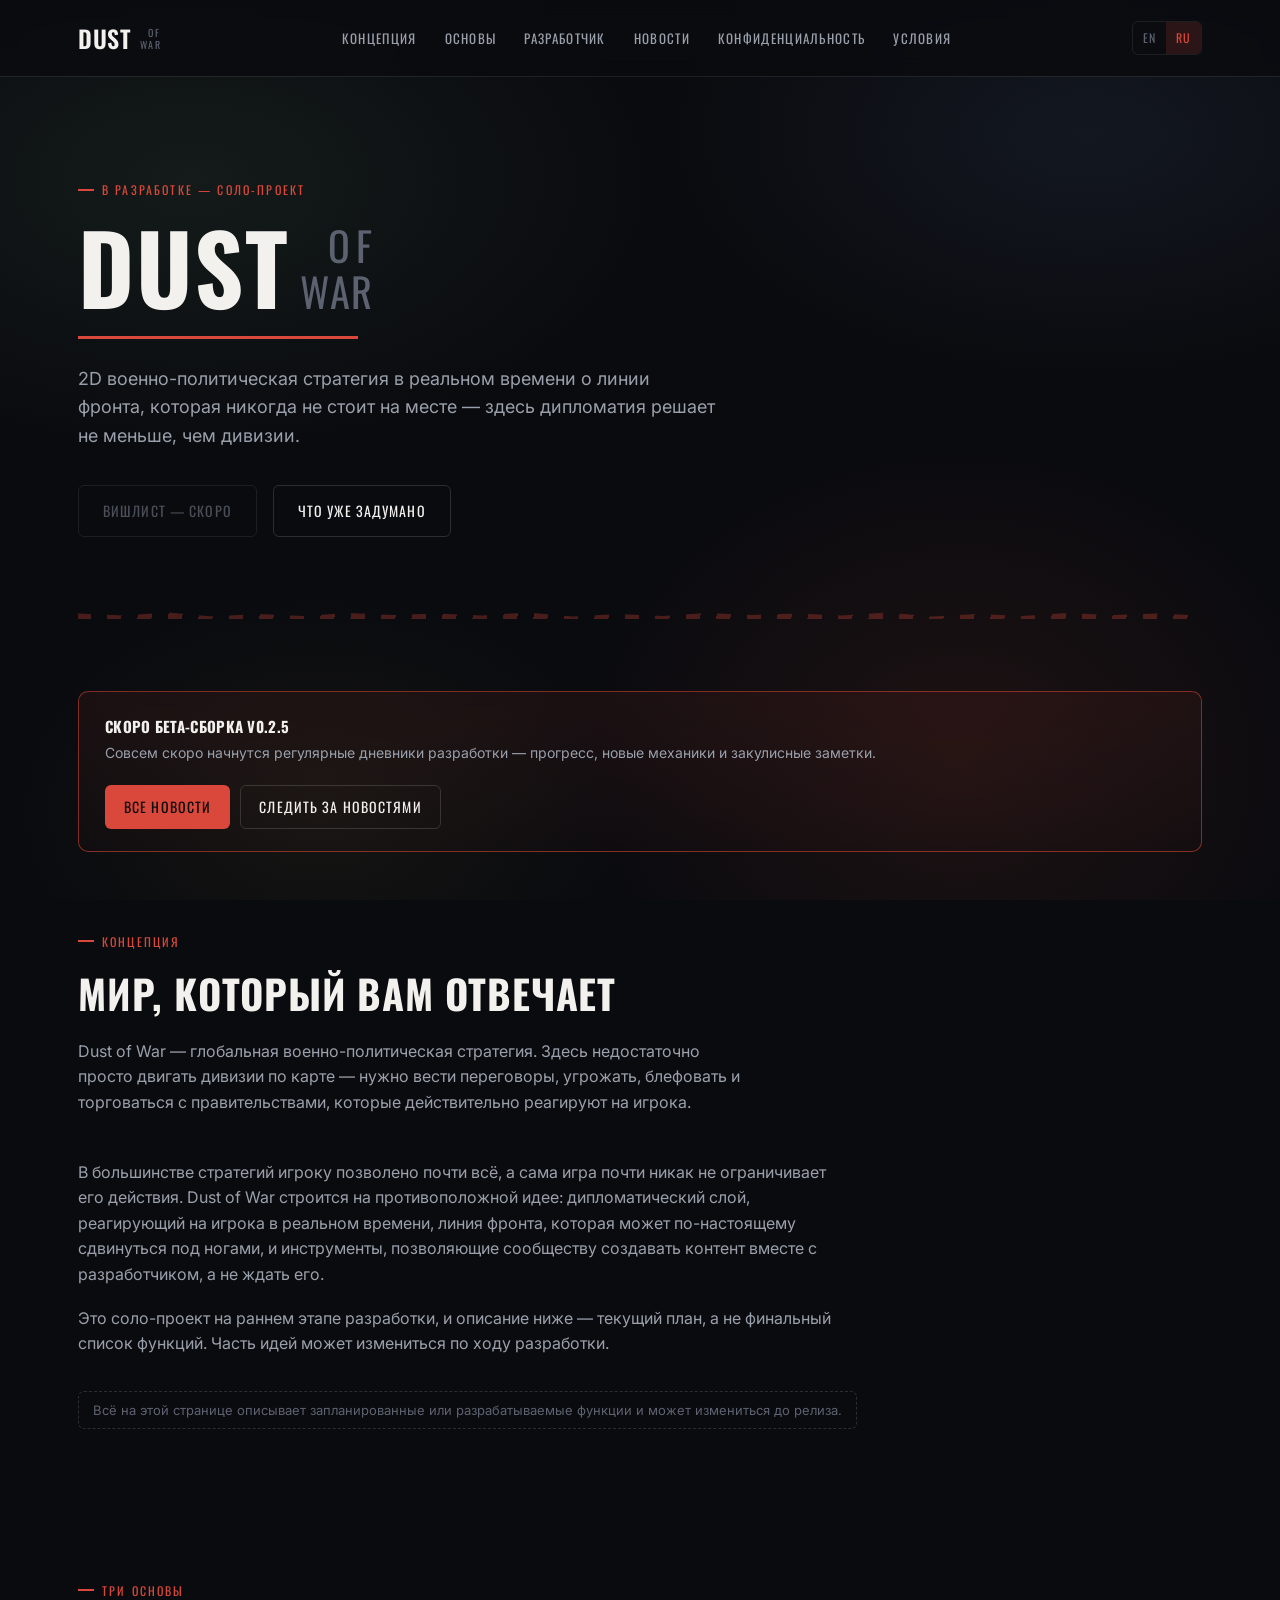
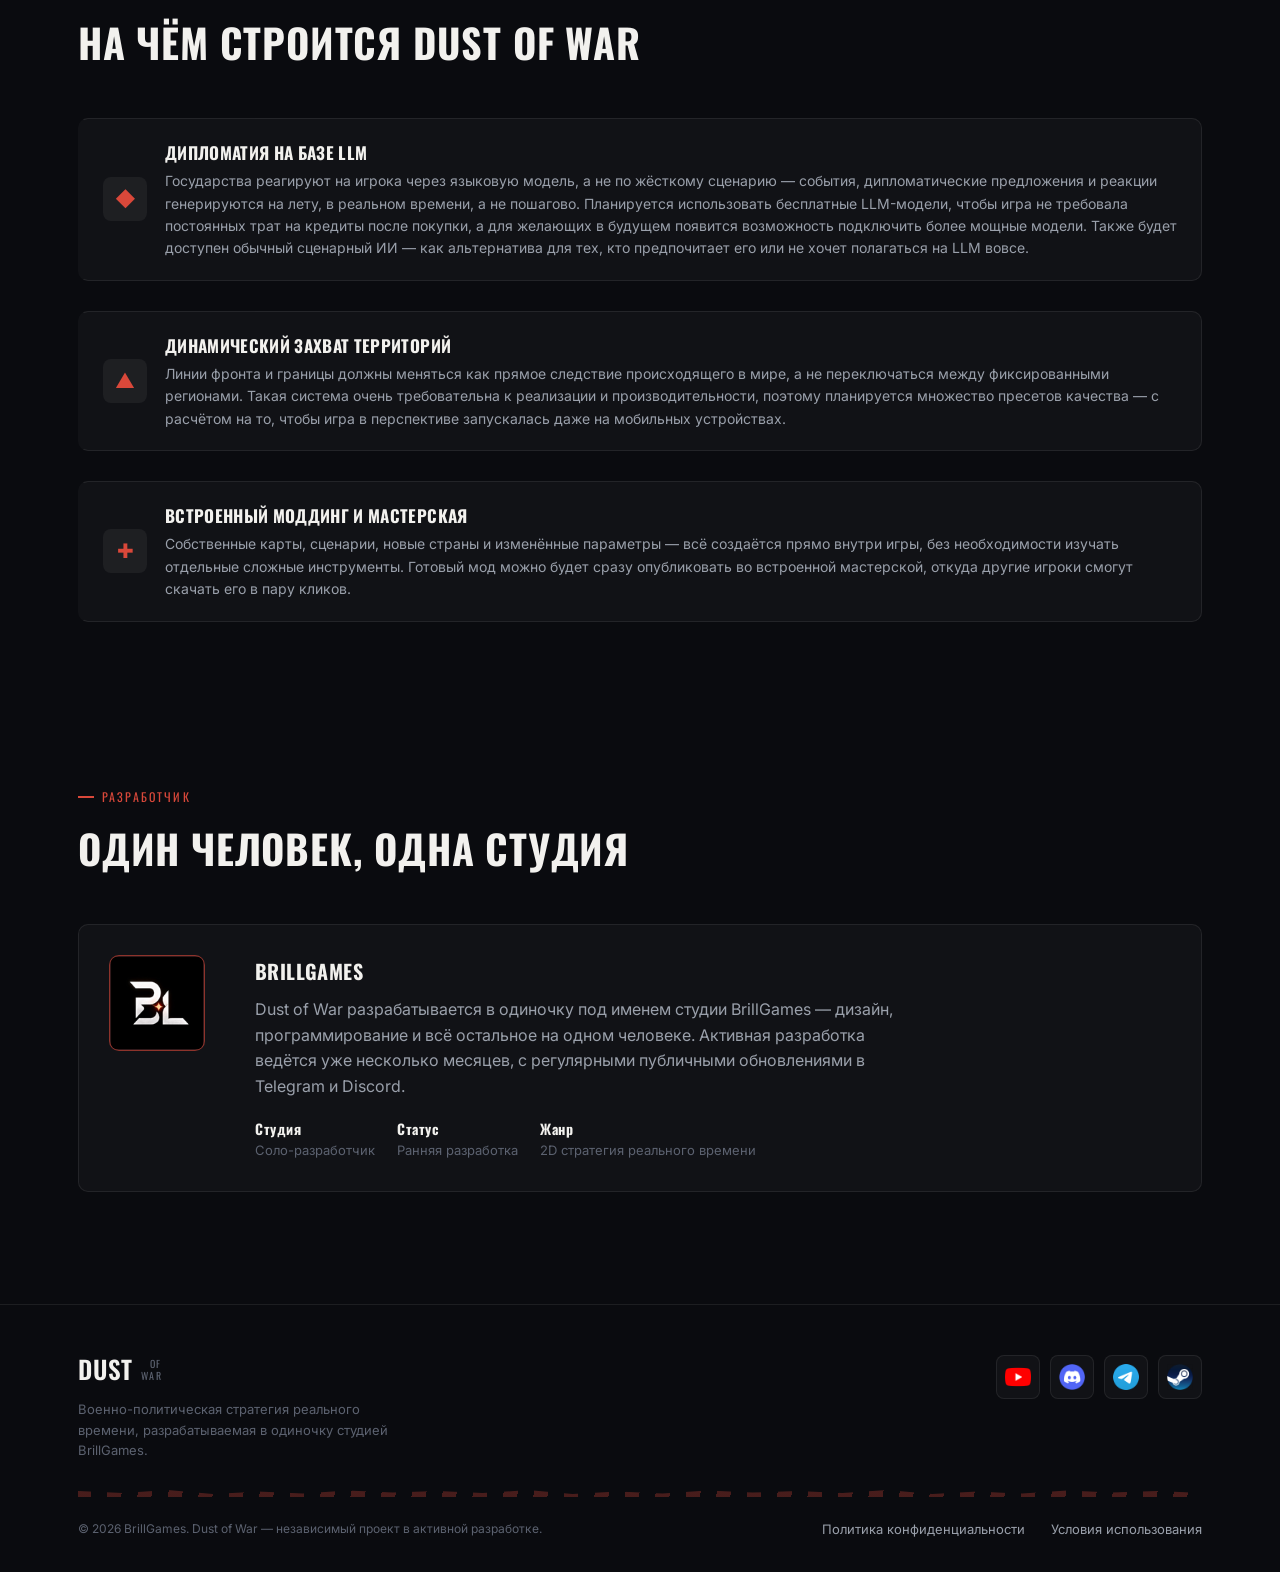
==== commit 845da3db: "Update brand font size in footer Increased font size of the brand name from 18px to 25px." ====
--- a/ru/index.html
+++ b/ru/index.html
@@ -152,7 +152,7 @@
     <div class="footer-top">
       <div>
         <div class="brand" style="margin-bottom:10px;">
-          <span class="brand-main" style="font-size:18px;">DUST</span>
+          <span class="brand-main" style="font-size:25px;">DUST</span>
           <span class="brand-sub logo-stack"><span class="logo-of">OF</span><span class="logo-war">WAR</span></span>
         </div>
         <p style="color:var(--text-faint); font-size:13px; max-width:340px; margin:0;">Военно-политическая стратегия реального времени, разрабатываемая в одиночку студией BrillGames.</p>
--- a/css/style.css
+++ b/css/style.css
@@ -110,8 +110,8 @@
 }
 .header-actions{ display:flex; align-items:center; gap:14px; flex:none; }
 .brand{ display:flex; align-items:baseline; gap:8px; }
-.brand-main{ font-family:var(--font-display); font-weight:600; font-size:22px; letter-spacing:0.03em; }
-.brand-sub{ font-family:var(--font-display); font-weight:400; font-size:13px; color:var(--text-faint); letter-spacing:0.14em; }
+.brand-main{ font-family:var(--font-display); font-weight:600; font-size:24px; letter-spacing:0.03em; }
+.brand-sub{ font-family:var(--font-display); font-weight:400; font-size:10px; color:var(--text-faint); letter-spacing:0.14em; }
 
 .main-nav{ display:flex; align-items:center; gap:28px; }
 .main-nav a{
@@ -136,7 +136,7 @@
 .hero{ padding:96px 0 72px; position:relative; }
 .hero-title{ font-size:clamp(48px,9vw,96px); font-weight:700; display:flex; flex-wrap:wrap; align-items:baseline; gap:18px; margin-top:18px; }
 .hero-title .dim{ color:var(--text-faint); font-weight:400; font-size:0.42em; line-height:1.1; }
-.hero-underline{ height:3px; width:220px; background:var(--accent); margin:22px 0 26px; }
+.hero-underline{ height:3px; width:280px; background:var(--accent); margin:22px 0 26px; }
 .hero-sub{ max-width:640px; color:var(--text-muted); font-size:18px; }
 
 .hero-cta-row{ display:flex; flex-wrap:wrap; align-items:center; gap:16px; margin-top:34px; }
@@ -161,7 +161,7 @@
   display:flex; align-items:center; justify-content:center; background:var(--bg-panel);
   transition:border-color .15s ease, transform .15s ease;
 }
-.social-icon img, .social-icon svg{ width:20px; height:20px; }
+.social-icon img, .social-icon svg{ width:26px; height:26px; }
 .social-icon:hover{ border-color:var(--accent-line); transform:translateY(-2px); }
 .social-icon.placeholder{ color:var(--text-faint); font-family:var(--font-display); font-size:10px; text-align:center; line-height:1.2; }
 
@@ -402,3 +402,15 @@
   .legal-toc{ padding:16px; }
   .legal-body a, .legal-notice a{ overflow-wrap:anywhere; }
 }
+
+/* -------------------------- stacked logo -------------------------- */
+/* "OF" sits directly above "WAR"; WAR shares the baseline with DUST. */
+.brand{ align-items:flex-end; align-items:last baseline; }
+.logo-stack{ display:inline-flex; flex-direction:column; align-items:center; line-height:1; }
+.logo-stack .logo-of{ font-size:1.0em; letter-spacing:0.16em; padding-left:0.8em; margin-bottom:0.14em; }
+.hero-title{ flex-wrap:nowrap; align-items:flex-end; align-items:last baseline; gap:0.06em; line-height:1; }
+.hero-title .dim.logo-stack{ line-height:1; }
+
+/* Studio logo inside the developer frame */
+.dev-mark{ overflow:hidden; }
+.dev-mark img{ width:100%; height:100%; object-fit:contain; padding:1px; }
